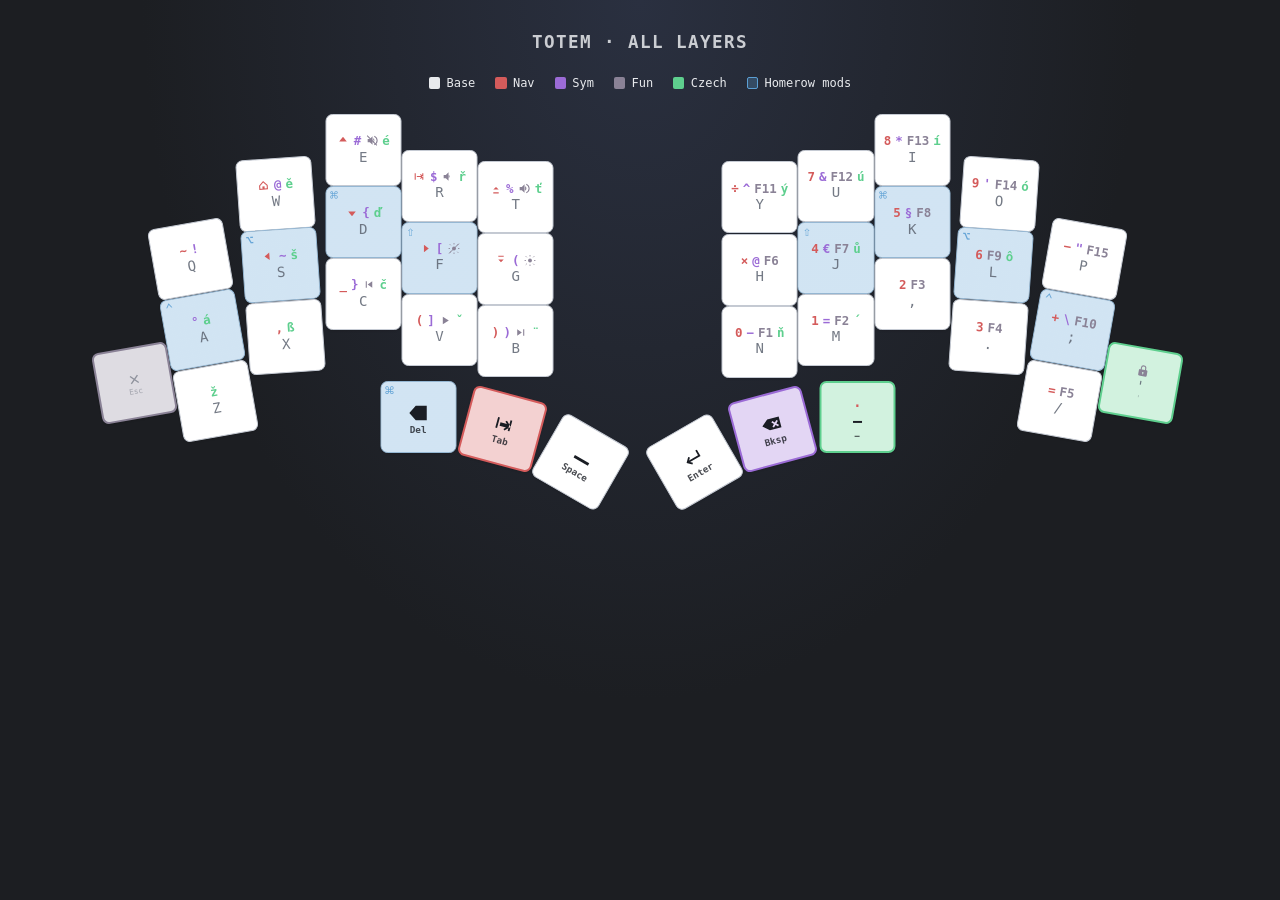
==== layout.html @ a0a8d165 "Add combined HTML keymap layout for all Totem layers. Co-authored-by: Cursor <cursoragent@cursor.com" ====
<!DOCTYPE html>
<html lang="en">
<head>
  <meta charset="UTF-8" />
  <meta name="viewport" content="width=device-width, initial-scale=1" />
  <title>TOTEM — Combined Layers</title>
  <style>
    :root {
      --bg: #1c1e22;
      --key: #ffffff;
      --key-border: #c5cad3;
      --base: #e8eaed;
      --key-label: #5c6370;
      --key-label-strong: #1a1d24;
      --nav: #d45b5b;
      --sym: #9b6bd6;
      --fun: #8a8296;
      --czech: #5ecf8e;
      --mod: #5b9fd4;
      --mod-bg: rgba(91, 159, 212, 0.28);
      --u: 72px;
    }

    * { box-sizing: border-box; margin: 0; padding: 0; }

    body {
      font-family: "SF Mono", "Menlo", "Consolas", ui-monospace, monospace;
      background: radial-gradient(ellipse at 50% 0%, #2a3040 0%, var(--bg) 55%);
      color: var(--base);
      min-height: 100vh;
      padding: 2rem 1rem 3rem;
      display: flex;
      flex-direction: column;
      align-items: center;
      gap: 1.5rem;
      overflow-x: hidden;
      max-width: 100vw;
    }

    h1 {
      font-size: 1.1rem;
      font-weight: 600;
      letter-spacing: 0.08em;
      text-transform: uppercase;
      opacity: 0.85;
    }

    .legend {
      display: flex;
      flex-wrap: wrap;
      gap: 0.75rem 1.25rem;
      font-size: 0.75rem;
      justify-content: center;
    }

    .legend span {
      display: inline-flex;
      align-items: center;
      gap: 0.4rem;
    }

    .swatch {
      width: 0.7rem;
      height: 0.7rem;
      border-radius: 2px;
    }

    .swatch.mod {
      background: var(--mod-bg);
      border: 1px solid var(--mod);
    }

    .board-wrap {
      width: 100%;
      max-width: 100%;
      min-width: 0;
      overflow: hidden;
      padding: 0;
      line-height: 0;
      align-self: stretch;
    }

    .board {
      position: relative;
      width: calc(15.1 * var(--u));
      height: calc(5.5 * var(--u));
      transform-origin: top left;
    }

    .key {
      position: absolute;
      width: calc(1.059 * var(--u));
      height: calc(1 * var(--u));
      background: var(--key);
      border: 1px solid var(--key-border);
      border-radius: 7px;
      display: flex;
      flex-direction: column;
      align-items: center;
      justify-content: center;
      padding: 2px 1px;
      box-shadow: 0 1px 2px rgba(0, 0, 0, 0.12);
      transform-origin: center center;
    }

    .key.has-mod {
      background:
        linear-gradient(var(--mod-bg), var(--mod-bg)),
        var(--key);
      border-color: color-mix(in srgb, var(--mod) 45%, var(--key-border));
    }

    .key.layer-switch {
      border-width: 2px;
    }

    .key .mod-label {
      position: absolute;
      top: 2px;
      left: 4px;
      font-size: 0.85rem;
      letter-spacing: 0.02em;
      color: var(--mod);
      opacity: 0.9;
      line-height: 1;
      text-transform: uppercase;
    }

    .key .layers {
      display: flex;
      flex-wrap: wrap;
      gap: 1px 4px;
      width: 100%;
      min-height: 1.2em;
      align-content: center;
      justify-content: center;
      font-size: 0.78rem;
      line-height: 1.1;
      font-weight: 700;
    }

    .key .layers:empty { min-height: 0; }

    .key .base {
      font-size: 0.88rem;
      font-weight: 500;
      color: var(--key-label);
      line-height: 1.1;
      margin: 1px 0;
      text-align: center;
      opacity: 0.85;
    }

    .key .base .icon {
      width: 15px;
      height: 15px;
      display: block;
      margin: 0 auto;
      opacity: 0.7;
    }

    .key .tap-hint {
      font-size: 0.48rem;
      opacity: 0.45;
      line-height: 1;
      color: var(--key-label);
    }

    .key.thumb .base {
      font-size: 1.05rem;
      font-weight: 700;
      color: var(--key-label-strong);
      opacity: 1;
    }

    .key.thumb .base .icon {
      width: 22px;
      height: 22px;
      opacity: 1;
    }

    .key.thumb .tap-hint {
      font-size: 0.58rem;
      opacity: 0.8;
      font-weight: 600;
      color: var(--key-label-strong);
    }

    .key.thumb .layers {
      font-size: 0.85rem;
    }

    .key.thumb .mod-label {
      font-size: 0.95rem;
    }

    .c-nav   { color: var(--nav); }
    .c-sym   { color: var(--sym); }
    .c-fun   { color: var(--fun); }
    .c-czech { color: var(--czech); }

    .icon {
      width: 13px;
      height: 13px;
      display: inline-block;
      vertical-align: -2px;
      fill: currentColor;
    }

    .note {
      font-size: 0.7rem;
      opacity: 0.5;
      max-width: 40rem;
      text-align: center;
      line-height: 1.4;
    }

    @media print {
      * {
        -webkit-print-color-adjust: exact !important;
        print-color-adjust: exact !important;
      }

      body {
        background: #fff;
        color: #111;
        padding: 0.5rem;
        overflow: visible;
        max-width: none;
      }

      .note { display: none; }

      .board-wrap {
        overflow: visible;
        height: auto !important;
      }

      .board {
        transform: none !important;
      }

      .key {
        box-shadow: none;
        background: #fff;
      }

      .key .base {
        color: #666;
      }

      .key.thumb .base {
        color: #111;
      }
    }
  </style>
</head>
<body>
  <h1>TOTEM · all layers</h1>
  <div class="legend">
    <span><i class="swatch" style="background:var(--base)"></i> Base</span>
    <span><i class="swatch" style="background:var(--nav)"></i> Nav</span>
    <span><i class="swatch" style="background:var(--sym)"></i> Sym</span>
    <span><i class="swatch" style="background:var(--fun)"></i> Fun</span>
    <span><i class="swatch" style="background:var(--czech)"></i> Czech</span>
    <span><i class="swatch mod"></i> Homerow mods</span>
  </div>

  <div class="board-wrap">
    <div class="board" id="board"></div>
  </div>

  <script>
    // Inline SVG icons (currentColor)
    const I = {
      mute: `<svg class="icon" viewBox="0 0 24 24"><path d="M4 9v6h4l5 5V4L8 9H4zm12.5 3a4.5 4.5 0 0 0-2.5-4v2.2c.6.4 1 1 1 1.8s-.4 1.4-1 1.8V16a4.5 4.5 0 0 0 2.5-4zM16 3.2v2.1A7.9 7.9 0 0 1 20.5 12 7.9 7.9 0 0 1 16 18.7v2.1A9.9 9.9 0 0 0 22.5 12 9.9 9.9 0 0 0 16 3.2z"/><path d="M3 3l18 18" stroke="currentColor" stroke-width="2" fill="none"/></svg>`,
      volDn: `<svg class="icon" viewBox="0 0 24 24"><path d="M4 9v6h4l5 5V4L8 9H4zm11 3a3 3 0 0 0-1.5-2.6v5.2A3 3 0 0 0 15 12z"/></svg>`,
      volUp: `<svg class="icon" viewBox="0 0 24 24"><path d="M4 9v6h4l5 5V4L8 9H4zm12.5 3a4.5 4.5 0 0 0-2.5-4v8a4.5 4.5 0 0 0 2.5-4zM16 3.2v2.1A7.9 7.9 0 0 1 20.5 12 7.9 7.9 0 0 1 16 18.7v2.1A9.9 9.9 0 0 0 22.5 12 9.9 9.9 0 0 0 16 3.2z"/></svg>`,
      briDn: `<svg class="icon" viewBox="0 0 24 24"><circle cx="12" cy="12" r="3.5"/><path d="M12 2v2.5M12 19.5V22M4.2 4.2l1.8 1.8M18 18l1.8 1.8M2 12h2.5M19.5 12H22M4.2 19.8L6 18M18 6l1.8-1.8" stroke="currentColor" stroke-width="1.6" fill="none"/><path d="M3 21L21 3" stroke="currentColor" stroke-width="1.8" fill="none"/></svg>`,
      briUp: `<svg class="icon" viewBox="0 0 24 24"><circle cx="12" cy="12" r="3.5"/><path d="M12 2v2.5M12 19.5V22M4.2 4.2l1.8 1.8M18 18l1.8 1.8M2 12h2.5M19.5 12H22M4.2 19.8L6 18M18 6l1.8-1.8" stroke="currentColor" stroke-width="1.6" fill="none"/></svg>`,
      prev: `<svg class="icon" viewBox="0 0 24 24"><path d="M6 6h2v12H6zm3.5 6l8.5 6V6z"/></svg>`,
      play: `<svg class="icon" viewBox="0 0 24 24"><path d="M8 5v14l11-7z"/></svg>`,
      next: `<svg class="icon" viewBox="0 0 24 24"><path d="M16 6h2v12h-2zM5 18l8.5-6L5 6z"/></svg>`,
      coffee: `<svg class="icon" viewBox="0 0 24 24"><path d="M12 2a5 5 0 0 0-5 5v3H6a2 2 0 0 0-2 2v8a2 2 0 0 0 2 2h12a2 2 0 0 0 2-2v-8a2 2 0 0 0-2-2h-1V7a5 5 0 0 0-5-5zm-3 5a3 3 0 0 1 6 0v3H9V7zm3 7.5a1.5 1.5 0 0 1 .5 2.9V19h-1v-1.6a1.5 1.5 0 0 1 .5-2.9z"/></svg>`,
      up: `<svg class="icon" viewBox="0 0 24 24"><path d="M12 5l7 9H5z"/></svg>`,
      dn: `<svg class="icon" viewBox="0 0 24 24"><path d="M12 19l-7-9h14z"/></svg>`,
      left: `<svg class="icon" viewBox="0 0 24 24"><path d="M5 12l9-7v14z"/></svg>`,
      right: `<svg class="icon" viewBox="0 0 24 24"><path d="M19 12l-9 7V5z"/></svg>`,
      home: `<svg class="icon" viewBox="0 0 24 24"><path d="M4 12l8-8 8 8v8H4v-8zm2 6h4v-4h4v4h4v-5.2L12 6.8 6 12.8V18z"/></svg>`,
      end: `<svg class="icon" viewBox="0 0 24 24"><path d="M4 6h2v12H4V6zm4 5h8.2l-2.3-2.3 1.4-1.4L20 12l-4.7 4.7-1.4-1.4 2.3-2.3H8v-2zm12-5h-2v12h2V6z"/></svg>`,
      pgup: `<svg class="icon" viewBox="0 0 24 24"><path d="M7 14l5-5 5 5H7zm0 5h10v2H7v-2z"/></svg>`,
      pgdn: `<svg class="icon" viewBox="0 0 24 24"><path d="M7 10l5 5 5-5H7zM7 5h10V3H7v2z"/></svg>`,
      del: `<svg class="icon" viewBox="0 0 24 24"><path d="M9 4h12v16H9l-7-8 7-8zm2 4l2.5 3L16 8l1.4 1.4-2.5 3 2.5 3L16 17l-2.5-3L11 17l-1.4-1.4 2.5-3-2.5-3L11 8z"/></svg>`,
      bspc: `<svg class="icon" viewBox="0 0 24 24"><path d="M22 6H9L2 12l7 6h13V6zm-4.3 9.3L16.3 14l-2.3 2.3-1.4-1.4 2.3-2.3-2.3-2.3 1.4-1.4 2.3 2.3 2.3-2.3 1.4 1.4-2.3 2.3 2.3 2.3-1.4 1.4z"/></svg>`,
      tab: `<svg class="icon" viewBox="0 0 24 24"><path d="M4 6h2v12H4V6zm4 5h7.2L13 8.8 14.4 7.4 20 13l-5.6 5.6-1.4-1.4L15.2 15H8v-4zm12-5h-2v12h2V6z"/></svg>`,
      ret: `<svg class="icon" viewBox="0 0 24 24"><path d="M19 7v6H7.8l2.3-2.3L8.7 9.3 4 14l4.7 4.7 1.4-1.4L7.8 15H21V7h-2z"/></svg>`,
      spc: `<svg class="icon" viewBox="0 0 24 24"><path d="M3 14h18v3H3v-3z"/></svg>`,
      esc: `<svg class="icon" viewBox="0 0 24 24"><path d="M6 6l12 12M18 6L6 18" stroke="currentColor" stroke-width="2.2" fill="none"/></svg>`,
    };

    const MOD = {
      LCTRL: "⌃", RCTRL: "⌃",
      LALT: "⌥", RALT: "⌥",
      LGUI: "⌘", RGUI: "⌘",
      LSHIFT: "⇧", RSHFT: "⇧", LSHFT: "⇧",
    };

    // Physical layout from config/info.json (u units)
    const POS = [
      { x: 0.776, y: 1.519, r: -10 },
      { x: 1.964, y: 0.605, r: -4 },
      { x: 3.175, y: 0, r: 0 },
      { x: 4.234, y: 0.496, r: 0 },
      { x: 5.292, y: 0.656, r: 0 },
      { x: 8.682, y: 0.656, r: 0 },
      { x: 9.741, y: 0.496, r: 0 },
      { x: 10.8, y: 0, r: 0 },
      { x: 12.007, y: 0.606, r: 4 },
      { x: 13.199, y: 1.52, r: 10 },
      { x: 0.95, y: 2.504, r: -10 },
      { x: 2.033, y: 1.602, r: -4 },
      { x: 3.175, y: 1, r: 0 },
      { x: 4.234, y: 1.496, r: 0 },
      { x: 5.292, y: 1.656, r: 0 },
      { x: 8.682, y: 1.661, r: 0 },
      { x: 9.741, y: 1.496, r: 0 },
      { x: 10.8, y: 1, r: 0 },
      { x: 11.937, y: 1.603, r: 4 },
      { x: 13.026, y: 2.505, r: 10 },
      { x: 0, y: 3.231, r: -10 },
      { x: 1.124, y: 3.489, r: -10 },
      { x: 2.103, y: 2.6, r: -4 },
      { x: 3.175, y: 2, r: 0 },
      { x: 4.234, y: 2.496, r: 0 },
      { x: 5.292, y: 2.656, r: 0 },
      { x: 8.682, y: 2.661, r: 0 },
      { x: 9.741, y: 2.496, r: 0 },
      { x: 10.8, y: 2, r: 0 },
      { x: 11.868, y: 2.601, r: 4 },
      { x: 12.852, y: 3.49, r: 10 },
      { x: 13.973, y: 3.231, r: 10 },
      { x: 3.938, y: 3.714, r: 0 },
      { x: 5.11, y: 3.878, r: 15 },
      { x: 6.195, y: 4.329, r: 30 },
      { x: 7.781, y: 4.329, r: -30 },
      { x: 8.866, y: 3.878, r: -15 },
      { x: 10.037, y: 3.714, r: 0 },
    ];

    const LAYER_COLORS = {
      Nav: "var(--nav)",
      Sym: "var(--sym)",
      Fun: "var(--fun)",
      Czech: "var(--czech)",
    };

    // Per-key: base label, optional mod (shown once), optional layerSwitch, overlays by layer
    // Overlays ignore &trans; hm hold side not repeated (mod already on key)
    const KEYS = [
      // 0–9 top row
      { base: "Q", overlays: { Nav: "~", Sym: "!" } },
      { base: "W", overlays: { Nav: I.home, Sym: "@", Czech: "ě" } },
      { base: "E", overlays: { Nav: I.up, Sym: "#", Fun: I.mute, Czech: "é" } },
      { base: "R", overlays: { Nav: I.end, Sym: "$", Fun: I.volDn, Czech: "ř" } },
      { base: "T", overlays: { Nav: I.pgup, Sym: "%", Fun: I.volUp, Czech: "ť" } },
      { base: "Y", overlays: { Nav: "÷", Sym: "^", Fun: "F11", Czech: "ý" } },
      { base: "U", overlays: { Nav: "7", Sym: "&", Fun: "F12", Czech: "ú" } },
      { base: "I", overlays: { Nav: "8", Sym: "*", Fun: "F13", Czech: "í" } },
      { base: "O", overlays: { Nav: "9", Sym: "'", Fun: "F14", Czech: "ó" } },
      { base: "P", overlays: { Nav: "−", Sym: '"', Fun: "F15" } },

      // 10–19 home row
      { base: "A", mod: "LCTRL", overlays: { Sym: "°", Czech: "á" } },
      { base: "S", mod: "LALT", overlays: { Nav: I.left, Sym: "~", Czech: "š" } },
      { base: "D", mod: "LGUI", overlays: { Nav: I.dn, Sym: "{", Czech: "ď" } },
      { base: "F", mod: "LSHIFT", overlays: { Nav: I.right, Sym: "[", Fun: I.briDn } },
      { base: "G", overlays: { Nav: I.pgdn, Sym: "(", Fun: I.briUp } },
      { base: "H", overlays: { Nav: "×", Sym: "@", Fun: "F6" } },
      { base: "J", mod: "RSHFT", overlays: { Nav: "4", Sym: "€", Fun: "F7", Czech: "ů" } },
      { base: "K", mod: "RGUI", overlays: { Nav: "5", Sym: "§", Fun: "F8" } },
      { base: "L", mod: "RALT", overlays: { Nav: "6", Fun: "F9", Czech: "ô" } },
      { base: ";", mod: "RCTRL", overlays: { Nav: "+", Sym: "\\", Fun: "F10" } },

      // 20–31 bottom alpha + outer
      { base: I.esc, layerSwitch: "Fun", tapHint: "Esc", overlays: {} },
      { base: "Z", overlays: { Czech: "ž" } },
      { base: "X", overlays: { Nav: ",", Czech: "ß" } },
      { base: "C", overlays: { Nav: "_", Sym: "}", Fun: I.prev, Czech: "č" } },
      { base: "V", overlays: { Nav: "(", Sym: "]", Fun: I.play, Czech: "ˇ" } },
      { base: "B", overlays: { Nav: ")", Sym: ")", Fun: I.next, Czech: "¨" } },
      { base: "N", overlays: { Nav: "0", Sym: "−", Fun: "F1", Czech: "ň" } },
      { base: "M", overlays: { Nav: "1", Sym: "=", Fun: "F2", Czech: "´" } },
      { base: ",", overlays: { Nav: "2", Fun: "F3" } },
      { base: ".", overlays: { Nav: "3", Fun: "F4" } },
      { base: "/", overlays: { Nav: "=", Fun: "F5" } },
      { base: "'", layerSwitch: "Czech", tapHint: "'", overlays: { Fun: I.coffee } },

      // 32–37 thumbs
      { base: I.del, mod: "LGUI", tapHint: "Del", overlays: {} },
      { base: I.tab, layerSwitch: "Nav", tapHint: "Tab", overlays: {} },
      { base: I.spc, tapHint: "Space", overlays: {} },
      { base: I.ret, tapHint: "Enter", overlays: {} },
      { base: I.bspc, layerSwitch: "Sym", tapHint: "Bksp", overlays: {} },
      { base: "−", layerSwitch: "Czech", tapHint: "−", overlays: { Nav: "." } },
    ];

    const board = document.getElementById("board");

    KEYS.forEach((k, i) => {
      const p = POS[i];
      const el = document.createElement("div");
      el.className = "key";
      if (i >= 32) el.classList.add("thumb");
      if (k.mod) el.classList.add("has-mod");
      if (k.layerSwitch) {
        el.classList.add("layer-switch");
        el.style.background = `color-mix(in srgb, ${LAYER_COLORS[k.layerSwitch]} 28%, var(--key))`;
        el.style.borderColor = LAYER_COLORS[k.layerSwitch];
      }

      el.style.left = `calc(${p.x} * var(--u))`;
      el.style.top = `calc(${p.y} * var(--u))`;
      if (p.r) el.style.transform = `rotate(${p.r}deg)`;

      let html = "";
      if (k.mod) {
        html += `<span class="mod-label" title="${k.mod}">${MOD[k.mod] || k.mod}</span>`;
      }

      const order = ["Nav", "Sym", "Fun", "Czech"];
      const cells = order
        .filter((L) => k.overlays[L] != null)
        .map((L) => `<span class="c-${L.toLowerCase()}">${k.overlays[L]}</span>`)
        .join("");
      html += `<div class="layers">${cells}</div>`;

      const baseHtml = typeof k.base === "string" && k.base.startsWith("<svg")
        ? k.base
        : k.base;
      html += `<div class="base">${baseHtml}</div>`;
      if (k.tapHint) html += `<div class="tap-hint">${k.tapHint}</div>`;

      el.innerHTML = html;
      board.appendChild(el);
    });

    const wrap = document.querySelector(".board-wrap");
    function fitBoard() {
      board.style.transform = "none";
      wrap.style.height = "";
      const scale = Math.min(1, wrap.clientWidth / board.offsetWidth);
      const dx = (wrap.clientWidth - board.offsetWidth * scale) / 2;
      board.style.transform = `translate(${dx}px, 0) scale(${scale})`;
      wrap.style.height = `${board.offsetHeight * scale}px`;
    }
    fitBoard();
    window.addEventListener("resize", fitBoard);
  </script>
</body>
</html>
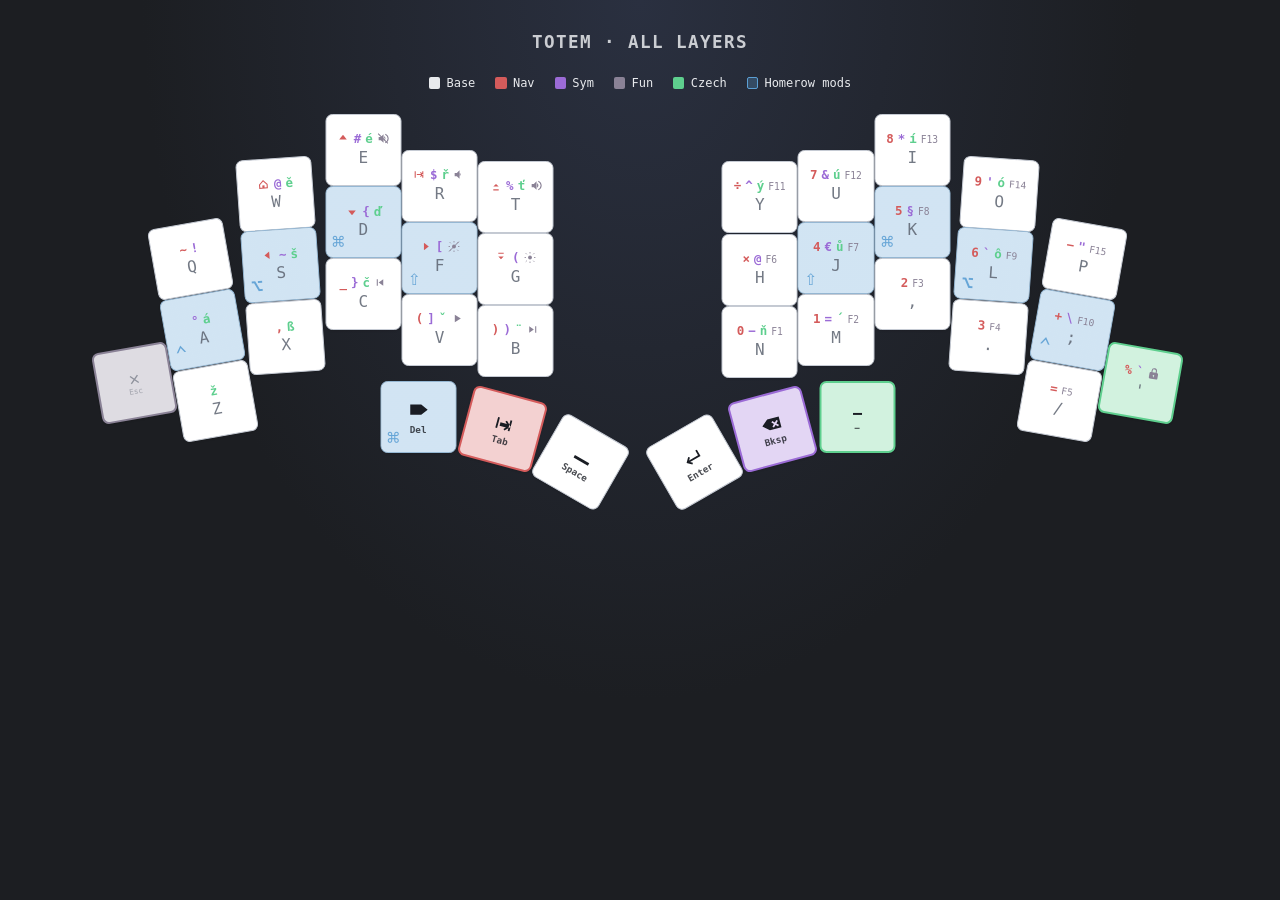
==== commit 2eebcad7: "Update HTML layout for combined layers" ====
--- a/layout.html
+++ b/layout.html
@@ -116,9 +116,9 @@
 
     .key .mod-label {
       position: absolute;
-      top: 2px;
-      left: 4px;
-      font-size: 0.85rem;
+      bottom: 4px;
+      left: 6px;
+      font-size: 1.3rem;
       letter-spacing: 0.02em;
       color: var(--mod);
       opacity: 0.9;
@@ -142,7 +142,7 @@
     .key .layers:empty { min-height: 0; }
 
     .key .base {
-      font-size: 0.88rem;
+      font-size: 1rem;
       font-weight: 500;
       color: var(--key-label);
       line-height: 1.1;
@@ -190,13 +190,9 @@
       font-size: 0.85rem;
     }
 
-    .key.thumb .mod-label {
-      font-size: 0.95rem;
-    }
-
     .c-nav   { color: var(--nav); }
     .c-sym   { color: var(--sym); }
-    .c-fun   { color: var(--fun); }
+    .c-fun   { color: var(--fun); font-weight: 400; font-size: 0.6rem; line-height: 1rem;}
     .c-czech { color: var(--czech); }
 
     .icon {
@@ -290,7 +286,7 @@
       end: `<svg class="icon" viewBox="0 0 24 24"><path d="M4 6h2v12H4V6zm4 5h8.2l-2.3-2.3 1.4-1.4L20 12l-4.7 4.7-1.4-1.4 2.3-2.3H8v-2zm12-5h-2v12h2V6z"/></svg>`,
       pgup: `<svg class="icon" viewBox="0 0 24 24"><path d="M7 14l5-5 5 5H7zm0 5h10v2H7v-2z"/></svg>`,
       pgdn: `<svg class="icon" viewBox="0 0 24 24"><path d="M7 10l5 5 5-5H7zM7 5h10V3H7v2z"/></svg>`,
-      del: `<svg class="icon" viewBox="0 0 24 24"><path d="M9 4h12v16H9l-7-8 7-8zm2 4l2.5 3L16 8l1.4 1.4-2.5 3 2.5 3L16 17l-2.5-3L11 17l-1.4-1.4 2.5-3-2.5-3L11 8z"/></svg>`,
+      del: `<svg class="icon" viewBox="0 0 24 24"><g transform="scale(-1, 0.7) translate(-24, 0)"><path d="M9 4h12v16H9l-7-8 7-8zm2 4l2.5 3L16 8l1.4 1.4-2.5 3 2.5 3L16 17l-2.5-3L11 17l-1.4-1.4 2.5-3-2.5-3L11 8z"/></g></svg>`,
       bspc: `<svg class="icon" viewBox="0 0 24 24"><path d="M22 6H9L2 12l7 6h13V6zm-4.3 9.3L16.3 14l-2.3 2.3-1.4-1.4 2.3-2.3-2.3-2.3 1.4-1.4 2.3 2.3 2.3-2.3 1.4 1.4-2.3 2.3 2.3 2.3-1.4 1.4z"/></svg>`,
       tab: `<svg class="icon" viewBox="0 0 24 24"><path d="M4 6h2v12H4V6zm4 5h7.2L13 8.8 14.4 7.4 20 13l-5.6 5.6-1.4-1.4L15.2 15H8v-4zm12-5h-2v12h2V6z"/></svg>`,
       ret: `<svg class="icon" viewBox="0 0 24 24"><path d="M19 7v6H7.8l2.3-2.3L8.7 9.3 4 14l4.7 4.7 1.4-1.4L7.8 15H21V7h-2z"/></svg>`,
@@ -378,7 +374,7 @@
       { base: "H", overlays: { Nav: "×", Sym: "@", Fun: "F6" } },
       { base: "J", mod: "RSHFT", overlays: { Nav: "4", Sym: "€", Fun: "F7", Czech: "ů" } },
       { base: "K", mod: "RGUI", overlays: { Nav: "5", Sym: "§", Fun: "F8" } },
-      { base: "L", mod: "RALT", overlays: { Nav: "6", Fun: "F9", Czech: "ô" } },
+      { base: "L", mod: "RALT", overlays: { Nav: "6", Fun: "F9", Czech: "ô", Sym: "`" } },
       { base: ";", mod: "RCTRL", overlays: { Nav: "+", Sym: "\\", Fun: "F10" } },
 
       // 20–31 bottom alpha + outer
@@ -393,7 +389,7 @@
       { base: ",", overlays: { Nav: "2", Fun: "F3" } },
       { base: ".", overlays: { Nav: "3", Fun: "F4" } },
       { base: "/", overlays: { Nav: "=", Fun: "F5" } },
-      { base: "'", layerSwitch: "Czech", tapHint: "'", overlays: { Fun: I.coffee } },
+      { base: "'", layerSwitch: "Czech", overlays: { Fun: I.coffee,  Nav: "%", Sym: "`"  } },
 
       // 32–37 thumbs
       { base: I.del, mod: "LGUI", tapHint: "Del", overlays: {} },
@@ -401,7 +397,7 @@
       { base: I.spc, tapHint: "Space", overlays: {} },
       { base: I.ret, tapHint: "Enter", overlays: {} },
       { base: I.bspc, layerSwitch: "Sym", tapHint: "Bksp", overlays: {} },
-      { base: "−", layerSwitch: "Czech", tapHint: "−", overlays: { Nav: "." } },
+      { base: "−", layerSwitch: "Czech", tapHint: "−", overlays: {} },
     ];
 
     const board = document.getElementById("board");
@@ -427,7 +423,7 @@
         html += `<span class="mod-label" title="${k.mod}">${MOD[k.mod] || k.mod}</span>`;
       }
 
-      const order = ["Nav", "Sym", "Fun", "Czech"];
+      const order = ["Nav", "Sym", "Czech", "Fun"];
       const cells = order
         .filter((L) => k.overlays[L] != null)
         .map((L) => `<span class="c-${L.toLowerCase()}">${k.overlays[L]}</span>`)
